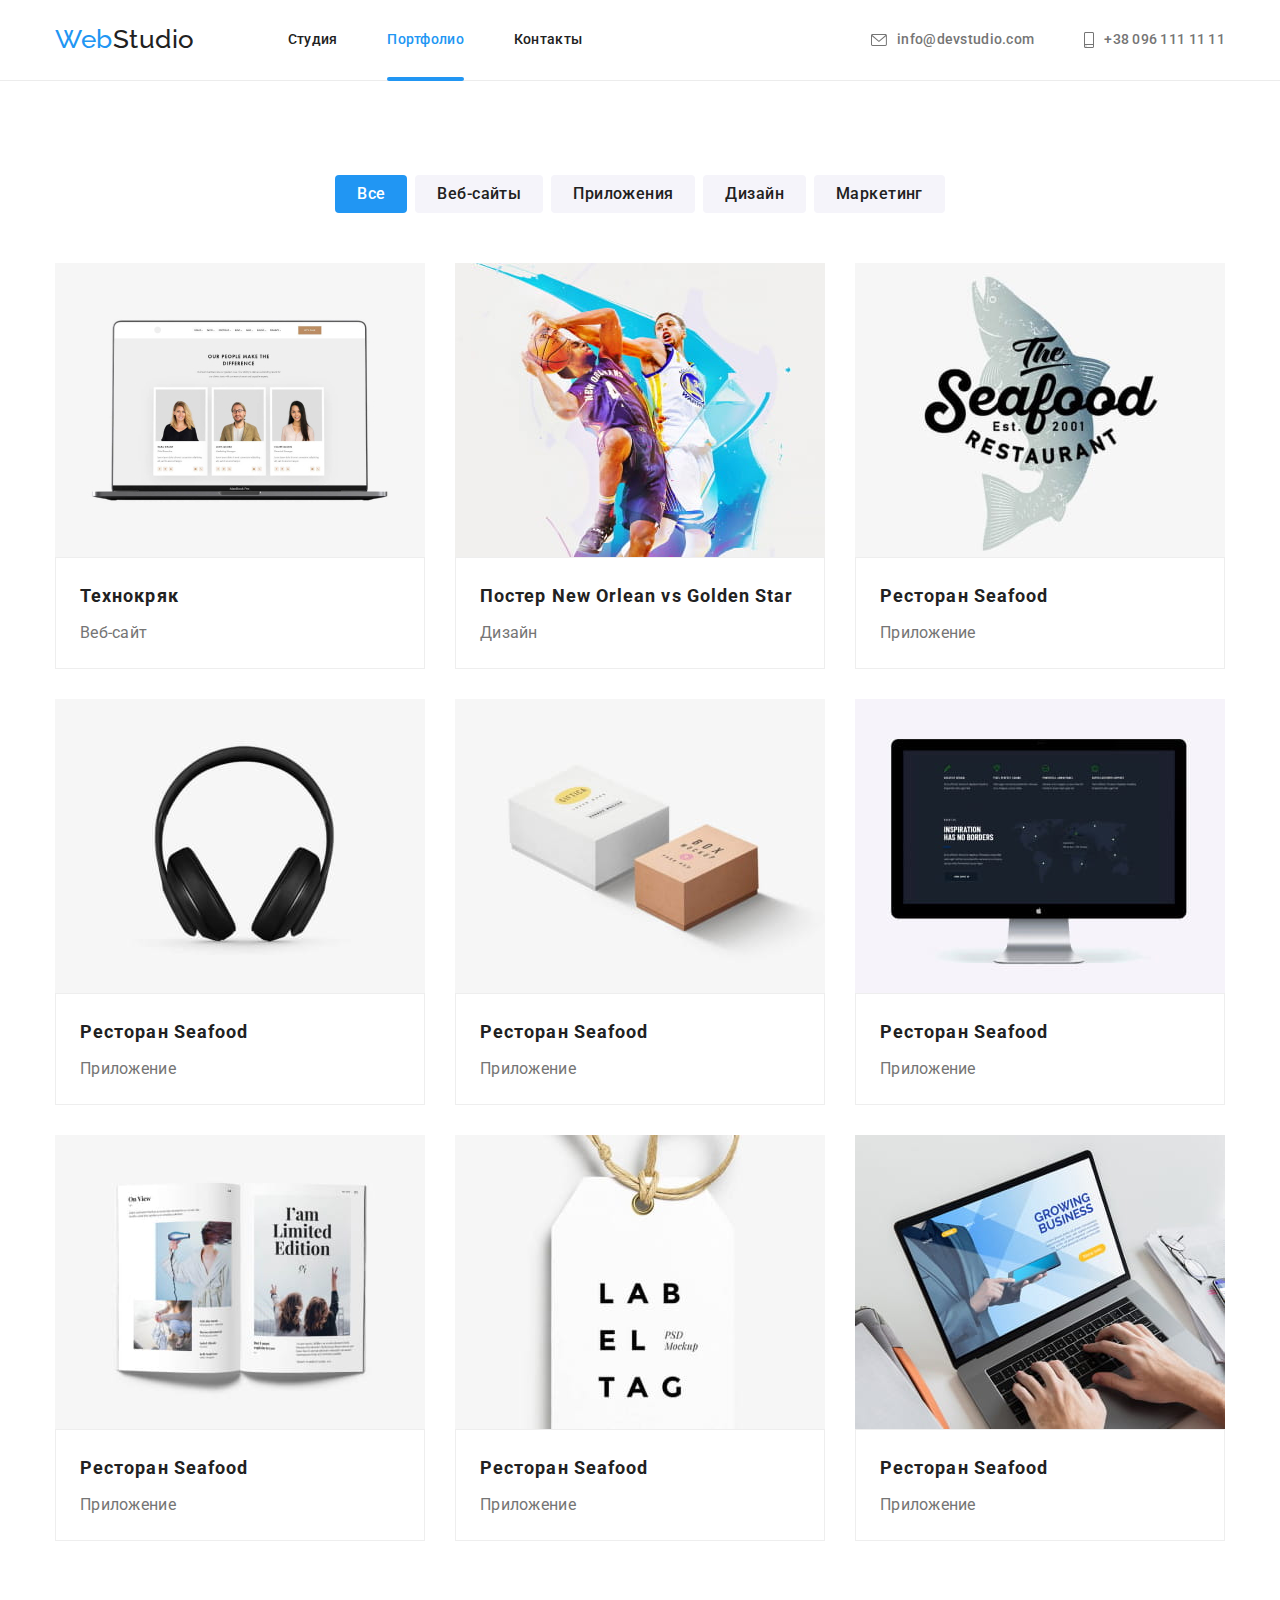
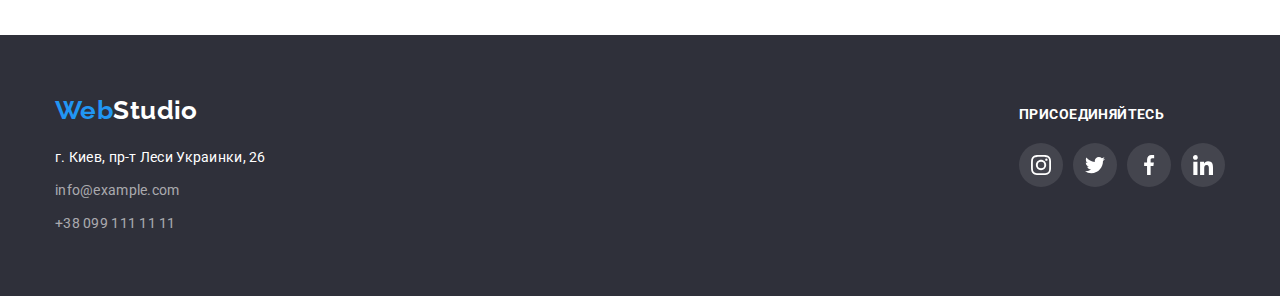
==== portfolio.html @ 16d0dfe2 "added subscribe section" ====
<!DOCTYPE html>
<html lang="ru">
  <head>
    <meta charset="UTF-8" />
    <meta http-equiv="X-UA-Compatible" content="IE=edge" />
    <meta name="viewport" content="width=device-width, initial-scale=1.0" />
    <title>Document</title>
    <link
      href="https://fonts.googleapis.com/css2?family=Raleway:wght@700&family=Roboto:wght@400;500;700;900&display=swap"
      rel="stylesheet"
    />
    <link
      rel="stylesheet"
      href="https://cdnjs.cloudflare.com/ajax/libs/modern-normalize/1.1.0/modern-normalize.min.css"
    />
    <link rel="stylesheet" href="./css/styles.css" />
  </head>
  <body>
    <!-- Шапка сайта -->
    <header class="header-wrap">
      <div class="container main-nav">
        <nav class="nav">
          <a href="" class="logo link"><span class="accent">Web</span>Studio</a>

          <ul class="site-nav list">
            <li class="item">
              <a href="./index.html" class="link">Студия</a>
            </li>
            <li class="item">
              <a href="./portfolio.html" class="link current">Портфолио</a>
            </li>
            <li class="item"><a href="" class="link">Контакты</a></li>
          </ul>
        </nav>

        <ul class="address-nav list">
          <li class="item">
            <a href="mailto:info@devstudio.com" class="link contact">
              <svg class="mobile-icon" width="16" height="12">
                <use href="./images/icons.svg#envelope"></use>
              </svg>
              info@devstudio.com</a
            >
          </li>
          <li class="item">
            <a href="tel:+380961111111" class="link contact">
              <svg class="mobile-icon" width="10" height="16">
                <use href="./images/icons.svg#mobile"></use>
              </svg>
              +38 096 111 11 11</a
            >
          </li>
        </ul>
      </div>
    </header>

    <main>
      <!-- Герой -->
      <section class="section portfolio-wrap">
        <div class="container">
          <h1 class="visually-hidden">Примеры работ</h1>

          <div class="bnt-container">
            <ul class="filter-items list">
              <li class="item">
                <button type="button" class="btn-filter current">Все</button>
              </li>
              <li class="item">
                <button type="button" class="btn-filter">Веб-сайты</button>
              </li>
              <li class="item">
                <button type="button" class="btn-filter">Приложения</button>
              </li>
              <li class="item">
                <button type="button" class="btn-filter">Дизайн</button>
              </li>
              <li class="item">
                <button type="button" class="btn-filter">Маркетинг</button>
              </li>
            </ul>
          </div>

          <div class="examples-container">
            <ul class="examples-items list">
              <li class="item example">
                <a href="" class="link">
                  <div class="example-thumb">
                    <img
                      src="./images/web-tech.jpg"
                      class="image"
                      alt="фото сайта Технокряк"
                      width="370px"
                      height="294px"
                    />
                    <div class="text-item">
                      <p class="example-text">
                        Ресурс предлагает комплексные предложения с разным
                        уровнем функционала и сервисов. Все это позволит
                        посетителю получить исчерпывающие сведения <br />
                        о компании или частном лице.
                      </p>
                    </div>
                  </div>
                  <div class="text-wrap">
                    <h2 class="heading">Технокряк</h2>
                    <p class="name-filter text">Веб-сайт</p>
                  </div>
                </a>
              </li>

              <li class="item example">
                <a href="" class="link">
                  <div class="example-thumb">
                    <img
                      src="./images/desigh-poster.jpg"
                      class="image"
                      alt="дизайн постера"
                      width="370"
                    />
                    <div class="text-item">
                      <p class="example-text">
                        Ресурс предлагает комплексные предложения с разным
                        уровнем функционала и сервисов. Все это позволит
                        посетителю получить исчерпывающие сведения <br />
                        о компании или частном лице.
                      </p>
                    </div>
                  </div>
                  <div class="text-wrap">
                    <h2 class="heading">Постер New Orlean vs Golden Star</h2>
                    <p class="name-filter text">Дизайн</p>
                  </div>
                </a>
              </li>

              <li class="item example">
                <a href="" class="link">
                  <div class="example-thumb">
                    <img
                      src="./images/app-restaurant.jpg"
                      class="image"
                      alt="приложение для ресторана"
                      width="370"
                    />
                    <div class="text-item">
                      <p class="example-text">
                        Ресурс предлагает комплексные предложения с разным
                        уровнем функционала и сервисов. Все это позволит
                        посетителю получить исчерпывающие сведения <br />
                        о компании или частном лице.
                      </p>
                    </div>
                  </div>
                  <div class="text-wrap">
                    <h2 class="heading">Ресторан Seafood</h2>
                    <p class="name-filter text">Приложение</p>
                  </div>
                </a>
              </li>

              <li class="item example">
                <a href="" class="link">
                  <div class="example-thumb">
                    <img
                      src="./images/project-prime.jpg"
                      class="image"
                      alt="приложение для ресторана"
                      width="370"
                    />
                    <div class="text-item">
                      <p class="example-text">
                        Ресурс предлагает комплексные предложения с разным
                        уровнем функционала и сервисов. Все это позволит
                        посетителю получить исчерпывающие сведения <br />
                        о компании или частном лице.
                      </p>
                    </div>
                  </div>
                  <div class="text-wrap">
                    <h2 class="heading">Ресторан Seafood</h2>
                    <p class="name-filter text">Приложение</p>
                  </div>
                </a>
              </li>

              <li class="item example">
                <a href="" class="link">
                  <div class="example-thumb">
                    <img
                      src="./images/boxes.jpg"
                      class="image"
                      alt="приложение для ресторана"
                      width="370"
                    />
                    <div class="text-item">
                      <p class="example-text">
                        Ресурс предлагает комплексные предложения с разным
                        уровнем функционала и сервисов. Все это позволит
                        посетителю получить исчерпывающие сведения <br />
                        о компании или частном лице.
                      </p>
                    </div>
                  </div>
                  <div class="text-wrap">
                    <h2 class="heading">Ресторан Seafood</h2>
                    <p class="name-filter text">Приложение</p>
                  </div>
                </a>
              </li>

              <li class="item example">
                <a href="" class="link">
                  <div class="example-thumb">
                    <img
                      src="./images/web-inspirations.jpg"
                      class="image"
                      alt="приложение для ресторана"
                      width="370"
                    />
                    <div class="text-item">
                      <p class="example-text">
                        Ресурс предлагает комплексные предложения с разным
                        уровнем функционала и сервисов. Все это позволит
                        посетителю получить исчерпывающие сведения <br />
                        о компании или частном лице.
                      </p>
                    </div>
                  </div>
                  <div class="text-wrap">
                    <h2 class="heading">Ресторан Seafood</h2>
                    <p class="name-filter text">Приложение</p>
                  </div>
                </a>
              </li>

              <li class="item example">
                <a href="" class="link">
                  <div class="example-thumb">
                    <img
                      src="./images/desing-limited.jpg"
                      class="image"
                      alt="приложение для ресторана"
                      width="370"
                    />
                    <div class="text-item">
                      <p class="example-text">
                        Ресурс предлагает комплексные предложения с разным
                        уровнем функционала и сервисов. Все это позволит
                        посетителю получить исчерпывающие сведения <br />
                        о компании или частном лице.
                      </p>
                    </div>
                  </div>
                  <div class="text-wrap">
                    <h2 class="heading">Ресторан Seafood</h2>
                    <p class="name-filter text">Приложение</p>
                  </div>
                </a>
              </li>

              <li class="item example">
                <a href="" class="link">
                  <div class="example-thumb">
                    <img
                      src="./images/project-lab.jpg"
                      class="image"
                      alt="приложение для ресторана"
                      width="370"
                    />
                    <div class="text-item">
                      <p class="example-text">
                        Ресурс предлагает комплексные предложения с разным
                        уровнем функционала и сервисов. Все это позволит
                        посетителю получить исчерпывающие сведения <br />
                        о компании или частном лице.
                      </p>
                    </div>
                  </div>
                  <div class="text-wrap">
                    <h2 class="heading">Ресторан Seafood</h2>
                    <p class="name-filter text">Приложение</p>
                  </div>
                </a>
              </li>

              <li class="item example">
                <a href="" class="link">
                  <div class="example-thumb">
                    <img
                      src="./images/app-growing.jpg"
                      class="image"
                      alt="приложение для ресторана"
                      width="370"
                    />
                    <div class="text-item">
                      <p class="example-text">
                        Ресурс предлагает комплексные предложения с разным
                        уровнем функционала и сервисов. Все это позволит
                        посетителю получить исчерпывающие сведения <br />
                        о компании или частном лице.
                      </p>
                    </div>
                  </div>
                  <div class="text-wrap">
                    <h2 class="heading">Ресторан Seafood</h2>
                    <p class="name-filter text">Приложение</p>
                  </div>
                </a>
              </li>
            </ul>
          </div>
        </div>
      </section>
    </main>

    <!-- Подвал сайта -->
    <footer class="page-footer">
      <div class="container footer-wrap">
        <div class="address-wrap">
          <a href="" lang="en" class="logo footer"
            ><span class="accent">Web</span>Studio</a
          >

          <address class="address-section">
            <ul class="footer-items list">
              <li class="item">
                <a
                  href="https://goo.gl/maps/wA7wwZKrXkQfANAAA"
                  target="blank"
                  rel="noopener noreferrer"
                  class="link address"
                  >г. Киев, пр-т Леси Украинки, 26</a
                >
              </li>

              <li class="item">
                <a href="mailto:info@example.com" class="link contact"
                  >info@example.com</a
                >
              </li>

              <li class="item">
                <a href="tel:+380991111111" class="link contact"
                  >+38 099 111 11 11</a
                >
              </li>
            </ul>
          </address>
        </div>

        <div class="community">
          <p class="community-title">присоединяйтесь</p>
          <ul class="community-list">
            <li class="community-item list">
              <a href="https://www.instagram.com/" class="community-link link">
                <svg class="community-icon" width="20" height="20">
                  <use href="./images/icons.svg#instagram"></use>
                </svg>
              </a>
            </li>
            <li class="community-item list">
              <a href="https://www.twitter.com/" class="community-link link">
                <svg class="community-icon" width="20" height="20">
                  <use href="./images/icons.svg#twitter"></use>
                </svg>
              </a>
            </li>
            <li class="community-item list">
              <a href="https://www.facebook.com/" class="community-link link">
                <svg class="community-icon" width="20" height="20">
                  <use href="./images/icons.svg#facebook"></use>
                </svg>
              </a>
            </li>
            <li class="community-item list">
              <a href="https://www.linkedin.com/" class="community-link link">
                <svg class="community-icon" width="20" height="20">
                  <use href="./images/icons.svg#linkedin"></use>
                </svg>
              </a>
            </li>
          </ul>
        </div>
      </div>
    </footer>
    <script src="./js/modal.js"></script>
  </body>
</html>
---- css/styles.css ----
/* html {
  box-sizing: border-box;
}

*,
*::before,
*::after {
  box-sizing: inherit;
} */

:root {
  --text-color: #757575;
  --primary-text-color: #212121;
  --accent-color: #2196f3;
  --primary-white-color: #ffffff;
  --secondary-bg-color: #f5f4fa;
  --footer-contact-color: rgba(255, 255, 255, 0.6);
}

body {
  background-color: var(--primary-white-color);
  color: var(--primary-text-color);

  font-family: Roboto, Arial, sans-serif;
  font-weight: 400;
  font-size: 14px;
  letter-spacing: 0.03em;
  line-height: 1.17;
}

/* Утилиты */

.list {
  padding: 0;
  margin: 0;
  list-style: none;
}

h1,
h2,
h3,
h4,
h5,
h6,
p {
  margin: 0;
}

ul,
ol {
  margin: 0;
  padding: 0;
  list-style: none;
}

button {
  cursor: pointer;
}

.btn {
  min-width: 200px;
  height: 50px;
  border: 0;
  border-radius: 4px;

  color: var(--primary-white-color);
  background-color: var(--accent-color);

  cursor: pointer;
}

.visually-hidden {
  position: absolute;
  white-space: nowrap;
  width: 1px;
  height: 1px;
  overflow: hidden;
  border: 0;
  padding: 0;
  clip: rect(0 0 0 0);
  clip-path: inset(50%);
  margin: -1px;
}

.container {
  margin-left: auto;
  margin-right: auto;
  width: 1200px;
  padding-left: 15px;
  padding-right: 15px;
}

/* --------------------------Navigation----------------------------- */

.header-wrap {
  border-bottom: 1px solid #ececec;
}

.main-nav {
  display: flex;
  align-items: center;
}

.nav {
  display: flex;
  align-items: center;
}

.site-nav {
  display: flex;
  margin-left: 93px;
}

.site-nav .item {
  position: relative;
}

.site-nav .item + .item,
.address-nav .item + .item {
  margin-left: 50px;
}

.address-nav {
  display: flex;
  margin-left: auto;
}

.logo {
  padding-top: 24px;
  padding-bottom: 25px;
  color: var(--primary-text-color);
  font-family: Raleway, sans-serif;
  font-weight: 700;
  font-size: 26px;
  line-height: 1.19;
  text-decoration: none;
}

.accent {
  color: var(--accent-color);
}

.site-nav .link {
  display: block;
  padding-top: 32px;
  padding-bottom: 32px;

  color: var(--primary-text-color);

  transition: color 250ms cubic-bezier(0.4, 0, 0.2, 1);
}

.site-nav .link:hover,
.site-nav .link:focus {
  color: var(--accent-color);
}

.link {
  font-weight: 500;
  line-height: 1.14;
  letter-spacing: 0.02em;
  text-decoration: none;
}

.link.current {
  color: var(--accent-color);
}

.link.current::after {
  position: absolute;
  left: 0;
  bottom: -1px;

  content: '';
  display: block;
  width: 100%;
  height: 4px;
  border-radius: 2px;
  background-color: var(--accent-color);
}

.address-nav .link {
  display: block;
  padding-top: 32px;
  padding-bottom: 32px;

  color: var(--text-color);

  transition: color 250ms cubic-bezier(0.4, 0, 0.2, 1);
}

.address-nav .link:hover,
.address-nav .link:focus {
  color: var(--accent-color);
}

.address-nav .contact {
  display: flex;
  align-items: center;
}

.mobile-icon {
  margin-right: 10px;
  fill: currentColor;

  transition: fill 250ms cubic-bezier(0.4, 0, 0.2, 1);
}

.mobile-icon:hover,
.mobile-icon:focus {
  fill: var(--accent-color);
}

/* ---------------------------------HERO----------------------------- */

.hero {
  padding-top: 200px;
  padding-bottom: 200px;
}

.overlay {
  max-width: 1600px;
  height: 600px;
  margin-left: auto;
  margin-right: auto;
  background-image: linear-gradient(
      to right,
      rgba(47, 48, 58, 0.4),
      rgba(47, 48, 58, 0.4)
    ),
    url(../images/hero-img.jpg);
  background-size: cover;
}

.hero-title {
  margin-top: 0;
  margin-bottom: 30px;
  margin-left: auto;
  margin-right: auto;
  max-width: 696px;

  color: var(--primary-white-color);

  font-weight: 900;
  font-size: 44px;
  line-height: 1.36;
  text-align: center;
  letter-spacing: 0.06em;
  text-transform: uppercase;
}

.btn-wrap {
  display: flex;
  justify-content: center;
  align-items: center;
}

.btn-primary {
  font-family: inherit;
  font-weight: 700;
  font-size: 16px;
  line-height: 1.88;
  letter-spacing: 0.06em;

  transition: color 250ms cubic-bezier(0.4, 0, 0.2, 1);
}

.btn-primary:hover,
.btn-primary:focus {
  color: var(--accent-color);
  background-color: var(--primary-white-color);
}

/* -----------------------------Features----------------------------- */

.features {
  padding-top: 94px;
}

.feature-list .feature-icon {
  display: flex;
  justify-content: center;
  align-items: center;
  height: 120px;
  margin-bottom: 30px;
  background: #f5f4fa;
  border-radius: 4px;
}

.feature-list {
  display: flex;
  flex-wrap: wrap;
}

.feature-list .item {
  width: 270px;
}

.item-list:not(:last-child) {
  margin-right: 30px;
}

.feature-list .title {
  font-size: 14px;
  font-weight: 700;
  line-height: 1.14;
  text-transform: uppercase;
}

.list .text {
  margin-top: 10px;
  margin-bottom: 0;
  color: var(--text-color);

  line-height: 1.71;
}

.occupation {
  padding-top: 94px;
  padding-bottom: 94px;
}

.section-title {
  color: var(--primary-text-color);

  font-weight: 700;
  font-size: 36px;
  line-height: 1.17;
  text-align: center;
}

.features-items .title {
  color: var(--primary-text-color);
}

/* ---------------------------OCCUPATIONS----------------------------- */

.img-list {
  display: flex;
  flex-wrap: wrap;
  margin-top: 50px;
}

.img-list .item {
  position: relative;
}

.img-list .item:not(:last-child) {
  margin-right: 30px;
}

.occupation-overlay {
  position: absolute;
  left: 0;
  bottom: 3px;
  display: flex;
  align-items: center;
  justify-content: center;
  width: 100%;
  height: 70px;

  background: rgba(47, 48, 58, 0.8);
}

.occupation-title {
  font-family: 'Roboto';
  font-weight: 700;
  font-size: 14px;
  line-height: 1.14;
  text-transform: uppercase;
  color: var(--primary-white-color);
}

/* ------------------------------Members----------------------------- */

.members-wrap {
  padding-top: 94px;
  padding-bottom: 94px;
  background-color: var(--secondary-bg-color);
}

.member-items {
  display: flex;
  flex-wrap: wrap;
  margin-top: 50px;
}

.member-items .item {
  padding-bottom: 30px;
  background-color: var(--primary-white-color);
  box-shadow: 0px 1px 1px rgba(0, 0, 0, 0.14), 0px 2px 1px rgba(0, 0, 0, 0.2);
  border-radius: 0px 0px 4px 4px;
}

.member-items .item:not(:last-child) {
  margin-right: 30px;
}

.member-items .name {
  margin-top: 30px;
  margin-bottom: 0;

  color: var(--primary-text-color);

  font-weight: 500;
  font-size: 16px;
  line-height: 1.19;
  text-align: center;
}

.member-items .text {
  margin-top: 10px;

  font-size: 16px;
  line-height: 1.19;
  text-align: center;
}

/* ----------------------------SOCIALS------------------------ */

.social-list {
  display: flex;
  justify-content: center;
  align-items: center;
  margin-top: 16px;
}

.social-item .link {
  display: flex;
  align-items: center;
}

.social-item:not(:last-child) {
  margin-right: 10px;
}

.social-link {
  display: flex;
  justify-content: center;
  align-items: center;
  width: 44px;
  height: 44px;
  border-radius: 50%;
  background-color: transparent;

  transition: background-color 250ms cubic-bezier(0.4, 0, 0.2, 1);
}

.social-link:hover,
.social-link:focus {
  background-color: var(--accent-color);
}

.social-icon {
  fill: #afb1b8;

  transition: fill 250ms cubic-bezier(0.4, 0, 0.2, 1);
}

.social-item:hover .social-icon,
.social-link:focus .social-icon {
  fill: var(--primary-white-color);
}
/* --------------------------CLIENTS--------------------------- */

.clients {
  padding-top: 94px;
  padding-bottom: 94px;
}

.clients-title {
  text-align: center;
  margin-left: auto;
  margin-right: auto;
  margin-bottom: 50px;

  font-size: 36px;
  line-height: 1.17;
}

.clients-list {
  display: flex;
  justify-content: space-between;
}

.clients-item {
  width: 170px;
  height: 92px;
}

.clients-link {
  width: 100%;
  height: 100%;
  display: flex;
  align-items: center;
  justify-content: center;
  border: 1px solid #afb1b8;
  border-radius: 4px;

  transition: border-color 250ms cubic-bezier(0.4, 0, 0.2, 1);
}

.clients-link:hover,
.clients-link:focus {
  border-color: var(--accent-color);
}

.clients-icon {
  fill: #afb1b8;

  transition: fill 250ms cubic-bezier(0.4, 0, 0.2, 1);
}

.clients-link:hover .clients-icon,
.clients-link:focus .clients-icon {
  fill: var(--accent-color);
}

/* --------------------------Footer------------------------------ */

.page-footer .footer-wrap {
  display: flex;
  justify-content: space-between;
}

.address-wrap {
  display: flex;
  flex-direction: column;
  margin-right: 70px;
}

.page-footer {
  padding-top: 60px;
  padding-bottom: 60px;
  background-color: #2f303a;
}

.logo.footer {
  padding: 0;
  margin-bottom: 20px;
  color: var(--primary-white-color);
}

.footer-items .address {
  display: block;
  color: var(--primary-white-color);
}

.footer-items .contact {
  display: block;
  margin-top: 9px;

  color: var(--footer-contact-color);
}

.footer-items .link {
  font-weight: inherit;
  line-height: 1.71;
  text-decoration: none;
  font-style: normal;

  transition: color 250ms cubic-bezier(0.4, 0, 0.2, 1);
}

.footer-items .link:hover,
.footer-items .link:focus {
  color: var(--accent-color);
}

/* -------------------------COMMUNITY--------------------------- */

.community {
  min-width: 206px;
  margin-top: 12px;
  display: flex;
  flex-direction: column;
}

.community-title {
  display: flex;
  margin-bottom: 20px;

  font-weight: 700;
  font-size: 14px;
  line-height: 1.14;
  text-transform: uppercase;
  color: var(--primary-white-color);
}

.community-list {
  display: flex;
}

.community-item:not(:last-child) {
  margin-right: 10px;
}

.community-link {
  display: flex;
  justify-content: center;
  align-items: center;
  width: 44px;
  height: 44px;
  border-radius: 50%;
  background-color: rgba(255, 255, 255, 0.1);

  transition: background-color 250ms cubic-bezier(0.4, 0, 0.2, 1);
}

.community-link:hover,
.community-link:focus {
  background-color: var(--accent-color);
}

.community-icon {
  fill: var(--primary-white-color);
}

/* ---------------------------SUBSCRIBE---------------------------- */

.subscribe-section {
  display: flex;
  align-items: flex-end;
  min-width: 570px;
  height: 86px;
  margin-top: 12px;
  margin-left: 93px;
}

.subscribe-field {
  display: flex;
  flex-direction: column;
}

.subscribe-field input::placeholder {
  font-weight: 400;
  font-size: 16px;
  line-height: 1.25;
  letter-spacing: 0.03em;

  color: rgba(255, 255, 255, 0.6);
}

.subscribe-text {
  margin-bottom: 20px;

  font-weight: 700;
  line-height: 1.14;
  text-transform: uppercase;

  color: var(--primary-white-color);
}

.subscribe-btn {
  display: flex;
  align-items: center;
  justify-content: center;
  margin-left: 12px;
  font-weight: 700;
  font-size: 16px;
  line-height: 1.88;

  letter-spacing: 0.06em;
}

.subscribe-btn::after {
  content: '';
  display: inline-block;
  margin-left: 10px;
  width: 24px;
  height: 24px;
  background-image: url(../images/icon_send.svg);
}

.form-input {
  padding-top: 15px;
  padding-bottom: 15px;
  padding-left: 16px;
  width: 358px;
  height: 50px;

  border: 1px solid rgba(255, 255, 255, 0.3);
  background-color: transparent;
  border-radius: 4px;
}

/* ---------------------------PORTFOLIO -------------------------*/
/* ----------------------------Buttons ----------------------------*/

.portfolio-wrap {
  padding-top: 94px;
  padding-bottom: 94px;
}

.filter-items {
  display: flex;
  flex-wrap: wrap;
  justify-content: center;
}

.filter-items .item:not(:last-child) {
  margin-right: 8px;
}

.btn-filter {
  padding: 6px 22px;
  border: 0;
  border-radius: 4px;

  color: var(--primary-text-color);
  background-color: var(--secondary-bg-color);

  font-family: inherit;
  font-weight: 500;
  font-size: 16px;
  line-height: 1.62;
  letter-spacing: inherit;

  transition: color 250ms cubic-bezier(0.4, 0, 0.2, 1),
    background-color 250ms cubic-bezier(0.4, 0, 0.2, 1),
    box-shadow 250ms cubic-bezier(0.4, 0, 0.2, 1);
}

.btn-filter:hover,
.btn-filter:focus {
  color: var(--primary-white-color);
  background-color: var(--accent-color);
  box-shadow: 0px 3px 1px rgba(0, 0, 0, 0.1), 0px 1px 2px rgba(0, 0, 0, 0.08),
    0px 2px 2px rgba(0, 0, 0, 0.12);
}

.btn-filter.current {
  color: var(--primary-white-color);
  background-color: var(--accent-color);

  cursor: pointer;
}

/* ------------------- Heading Portfolio --------------------------*/

.examples-items {
  display: flex;
  flex-wrap: wrap;
  margin-top: 50px;
  margin-right: -30px;
  margin-bottom: -30px;
}

.examples-items .item {
  width: calc(100% / 3 - 30px);
  margin-right: 30px;
  margin-bottom: 30px;
  overflow: hidden;

  transition: box-shadow 250ms cubic-bezier(0.4, 0, 0.2, 1);
}

.examples-items .item:hover {
  box-shadow: 0px 1px 1px rgba(0, 0, 0, 0.12), 0px 4px 4px rgba(0, 0, 0, 0.06),
    1px 4px 6px rgba(0, 0, 0, 0.16);
}

.text-wrap {
  padding: 20px 24px;

  border: 1px solid #eeeeee;
  box-sizing: border-box;
}

.image {
  display: block;
  line-height: 0;
}

.examples-items .heading {
  color: var(--primary-text-color);

  font-weight: 700;
  font-size: 18px;
  line-height: 2;
  letter-spacing: 0.06em;

  transition: color 250ms cubic-bezier(0.4, 0, 0.2, 1);
}

.examples-items .heading:hover,
.examples-items .heading:focus {
  color: var(--accent-color);
}

.examples-items .text {
  margin-top: 4px;

  font-size: 16px;
  line-height: 1.88;
  font-weight: 400;

  transition: color 250ms cubic-bezier(0.4, 0, 0.2, 1);
}

.examples-items .text:hover,
.examples-items .text:focus {
  color: var(--accent-color);
}

.example:hover .text-item {
  transform: translateY(0);
  opacity: 1;

  transition: transform 250ms cubic-bezier(0.4, 0, 0.2, 1);
}

.example:hover .example-thumb::after {
  transform: translateY(0);
  opacity: 1;

  transition: transform 250ms cubic-bezier(0.4, 0, 0.2, 1);
}

.example-thumb {
  position: relative;
  overflow: hidden;
}

.example-thumb::after {
  position: absolute;
  left: 0;
  top: 0;
  content: '';
  display: block;
  width: 100%;
  height: 100%;
  background-color: rgba(33, 150, 243, 0.9);

  transform: translateY(100%);
  opacity: 0;
  transition: transform 250ms cubic-bezier(0.4, 0, 0.2, 1),
    opacity 250ms cubic-bezier(0.4, 0, 0.2, 1);
}

.text-item {
  position: absolute;
  left: 0;
  top: 0;
  z-index: 1;
  display: flex;
  padding: 63px 24px;

  transform: translateY(100%);
  opacity: 0;
  transition: transform 250ms cubic-bezier(0.4, 0, 0.2, 1),
    opacity 250ms cubic-bezier(0.4, 0, 0.2, 1);
}

.example-text {
  font-weight: 400;
  font-size: 18px;
  line-height: 1.56;
  letter-spacing: 0.03em;

  color: var(--primary-white-color);
}

.backdrop {
  position: fixed;
  top: 0;
  left: 0;
  width: 100%;
  height: 100%;

  opacity: 1;

  background-color: rgba(0, 0, 0, 0.2);
}

.backdrop.is-hidden {
  opacity: 0;
  pointer-events: none;
}

.backdrop.is-hidden .modal {
  transform: translate(-50%, -50%) scale(0.3);
}

.modal {
  position: absolute;
  top: 50%;
  left: 50%;
  transform: translate(-50%, -50%);
  min-width: 528px;
  min-height: 581px;

  background-color: var(--primary-white-color);
  box-shadow: 0px 1px 3px rgba(0, 0, 0, 0.12), 0px 1px 1px rgba(0, 0, 0, 0.14),
    0px 2px 1px rgba(0, 0, 0, 0.2);
  border-radius: 4px;

  transform: translate(-50%, -50%) scale(1);

  transition: transform 250ms cubic-bezier(0.4, 0, 0.2, 1);
}

.modal-button {
  position: absolute;
  top: 8px;
  right: 8px;
  padding: 0;
  width: 30px;
  height: 30px;
  border: 1px solid rgba(0, 0, 0, 0.1);
  border-radius: 50%;

  background-color: var(--primary-white-color);
}

.close-icon {
  position: absolute;
  left: 50%;
  right: 50%;
  transform: translate(-50%, -50%);
}
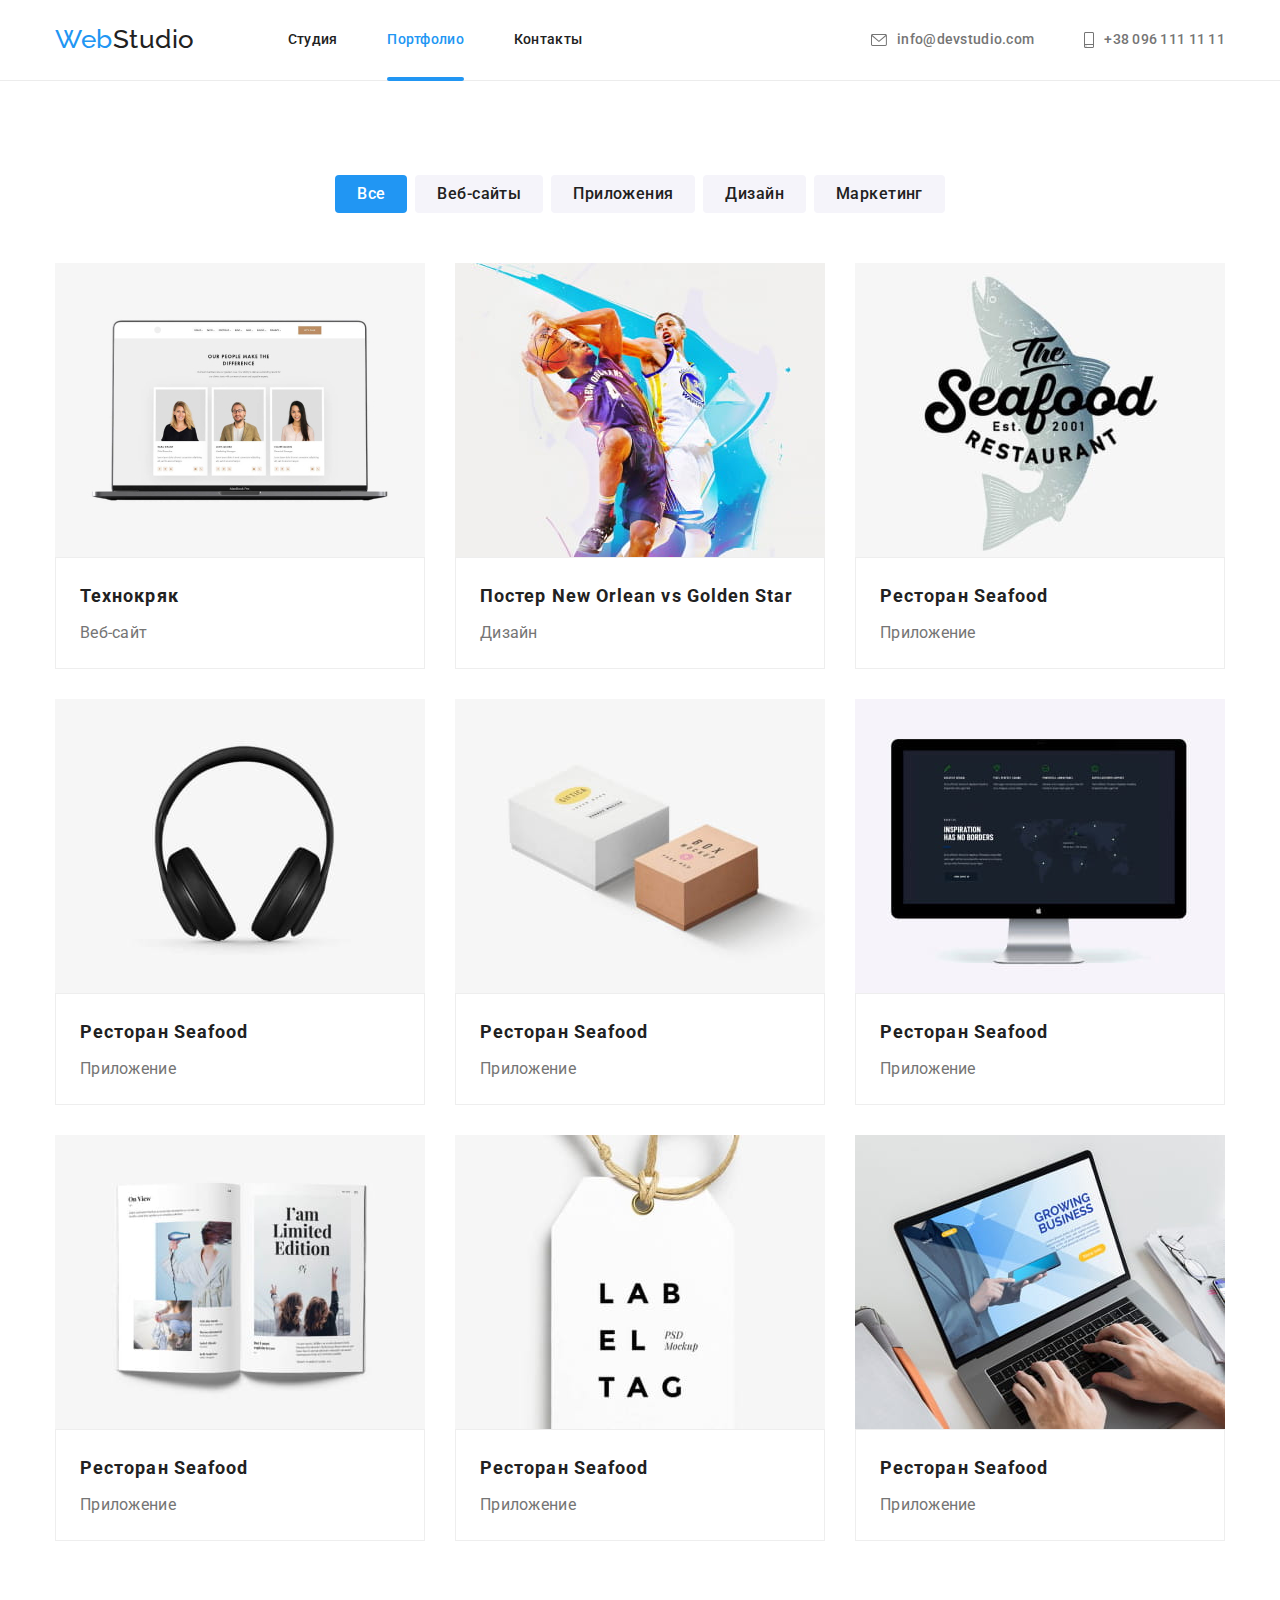
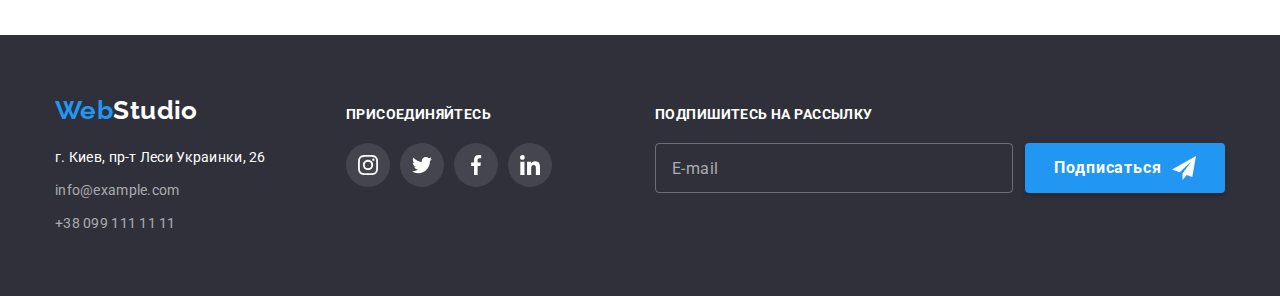
==== commit 9c3a5c30: "added focus within and updated footer" ====
--- a/portfolio.html
+++ b/portfolio.html
@@ -20,7 +20,9 @@
     <header class="header-wrap">
       <div class="container main-nav">
         <nav class="nav">
-          <a href="" class="logo link"><span class="accent">Web</span>Studio</a>
+          <a href="./index.html" class="logo link"
+            ><span class="accent">Web</span>Studio</a
+          >
 
           <ul class="site-nav list">
             <li class="item">
@@ -317,7 +319,7 @@
     <footer class="page-footer">
       <div class="container footer-wrap">
         <div class="address-wrap">
-          <a href="" lang="en" class="logo footer"
+          <a href="./index.html" lang="en" class="logo footer"
             ><span class="accent">Web</span>Studio</a
           >
 
@@ -381,6 +383,25 @@
             </li>
           </ul>
         </div>
+        <div class="subscribe-section">
+          <form autocomplete="off">
+            <label class="subscribe-field">
+              <span class="subscribe-text">Подпишитесь на рассылку</span>
+              <input
+                type="e-mail"
+                class="form-input"
+                name="email"
+                placeholder="E-mail"
+              />
+            </label>
+          </form>
+          <button type="submit" class="btn subscribe-btn">
+            <span class="btn-text">Подписаться </span>
+            <svg class="btn-icon" width="24" heigh="24">
+              <use href="./images/icons.svg#send"></use>
+            </svg>
+          </button>
+        </div>
       </div>
     </footer>
     <script src="./js/modal.js"></script>
--- a/css/styles.css
+++ b/css/styles.css
@@ -63,8 +63,15 @@
   border: 0;
   border-radius: 4px;
 
+  font-family: inherit;
+  font-weight: 700;
+  font-size: 16px;
+  line-height: 1.88;
+  letter-spacing: 0.06em;
+
   color: var(--primary-white-color);
   background-color: var(--accent-color);
+  box-shadow: 0px 4px 4px rgba(0, 0, 0, 0.15);
 
   cursor: pointer;
 }
@@ -255,18 +262,13 @@
   align-items: center;
 }
 
-.btn-primary {
-  font-family: inherit;
-  font-weight: 700;
-  font-size: 16px;
-  line-height: 1.88;
-  letter-spacing: 0.06em;
-
-  transition: color 250ms cubic-bezier(0.4, 0, 0.2, 1);
-}
-
-.btn-primary:hover,
-.btn-primary:focus {
+.btn {
+  transition: color 250ms cubic-bezier(0.4, 0, 0.2, 1),
+    background-color 250ms cubic-bezier(0.4, 0, 0.2, 1);
+}
+
+.btn:hover,
+.btn:focus {
   color: var(--accent-color);
   background-color: var(--primary-white-color);
 }
@@ -661,15 +663,19 @@
   line-height: 1.88;
 
   letter-spacing: 0.06em;
-}
-
-.subscribe-btn::after {
-  content: '';
-  display: inline-block;
+  fill: currentColor;
+
+  transition: fill 250ms cubic-bezier(0.4, 0, 0.2, 1);
+}
+
+.btn-icon {
+  height: 100%;
   margin-left: 10px;
-  width: 24px;
-  height: 24px;
-  background-image: url(../images/icon_send.svg);
+}
+
+.subscribe-btn:hover .btn-icon,
+.subscribe-btn:focus .btn-icon {
+  fill: var(--accent-color);
 }
 
 .form-input {
@@ -678,6 +684,16 @@
   padding-left: 16px;
   width: 358px;
   height: 50px;
+
+  font-family: inherit;
+  font-size: 16px;
+  line-height: 1.25;
+
+  display: flex;
+  align-items: center;
+  letter-spacing: 0.03em;
+
+  color: rgba(255, 255, 255, 0.6);
 
   border: 1px solid rgba(255, 255, 255, 0.3);
   background-color: transparent;
@@ -861,6 +877,8 @@
   color: var(--primary-white-color);
 }
 
+/* ---------------------------BACKDROP---------------------------- */
+
 .backdrop {
   position: fixed;
   top: 0;
@@ -882,6 +900,8 @@
   transform: translate(-50%, -50%) scale(0.3);
 }
 
+/* ----------------------------MODAL--------------------------------- */
+
 .modal {
   position: absolute;
   top: 50%;
@@ -889,6 +909,7 @@
   transform: translate(-50%, -50%);
   min-width: 528px;
   min-height: 581px;
+  padding: 40px;
 
   background-color: var(--primary-white-color);
   box-shadow: 0px 1px 3px rgba(0, 0, 0, 0.12), 0px 1px 1px rgba(0, 0, 0, 0.14),
@@ -913,9 +934,161 @@
   background-color: var(--primary-white-color);
 }
 
+.modal-button:hover > .close-icon {
+  fill: var(--accent-color);
+}
+
 .close-icon {
   position: absolute;
   left: 50%;
   right: 50%;
   transform: translate(-50%, -50%);
 }
+
+.form {
+  position: relative;
+}
+
+.form-title {
+  margin-bottom: 30px;
+  font-size: 20px;
+  line-height: 1.15;
+  text-align: center;
+}
+
+.label-field {
+  display: block;
+  position: relative;
+  margin-bottom: 28px;
+}
+
+.label-field:focus-within > .label-form-input {
+  border-color: var(--accent-color);
+  outline: none;
+}
+
+.label-field:focus-within > .form-icon {
+  fill: var(--accent-color);
+}
+
+.label-form-input {
+  display: block;
+  border: 1px solid rgba(33, 33, 33, 0.2);
+  border-radius: 4px;
+
+  width: 100%;
+  height: 40px;
+  padding-left: 42px;
+
+  line-height: 1.14;
+  letter-spacing: 0.01em;
+}
+
+.text-label {
+  position: relative;
+  display: block;
+  margin-bottom: 20px;
+}
+
+.text-label:focus-within > .text-input {
+  border-color: var(--accent-color);
+  outline: none;
+}
+
+.form-label {
+  position: absolute;
+  top: -18px;
+
+  font-size: 12px;
+  line-height: 1.16;
+  letter-spacing: 0.01em;
+
+  color: var(--text-color);
+}
+
+.comment-label {
+  position: absolute;
+  top: -18px;
+
+  font-size: 12px;
+  line-height: 1.16;
+  letter-spacing: 0.01em;
+
+  color: var(--text-color);
+}
+
+.text-input {
+  width: 100%;
+  height: 120px;
+  padding: 12px 15px;
+
+  border: 1px solid rgba(33, 33, 33, 0.2);
+  border-radius: 4px;
+
+  resize: none;
+}
+
+.text-input::placeholder {
+  line-height: 1.14;
+  letter-spacing: 0.01em;
+
+  color: rgba(117, 117, 117, 0.5);
+}
+
+.form-icon {
+  position: absolute;
+  left: 15px;
+  top: 50%;
+  transform: translateY(-50%);
+}
+
+.field {
+  display: flex;
+  justify-content: center;
+  align-items: center;
+}
+
+.checkbox {
+  position: absolute;
+  width: 1px;
+  height: 1px;
+  margin: -1px;
+  border: 0;
+  padding: 0;
+  clip: rect(0 0 0 0);
+  overflow: hidden;
+}
+
+.checkbox:checked + .checkbox-icon {
+  border-color: transparent;
+  background-color: var(--accent-color);
+  background-size: contain;
+  background-origin: border-box;
+  background-image: url(../images/check.svg);
+}
+
+.checkbox-icon {
+  display: block;
+  width: 16px;
+  height: 15px;
+  margin-right: 7px;
+
+  border: 2px solid var(--primary-text-color);
+  border-radius: 2px;
+}
+
+.label {
+  line-height: 1.71;
+
+  color: var(--text-color);
+}
+
+.form-link {
+  color: var(--accent-color);
+}
+
+.btn-wrap {
+  display: flex;
+  align-items: center;
+  margin-top: 30px;
+}
